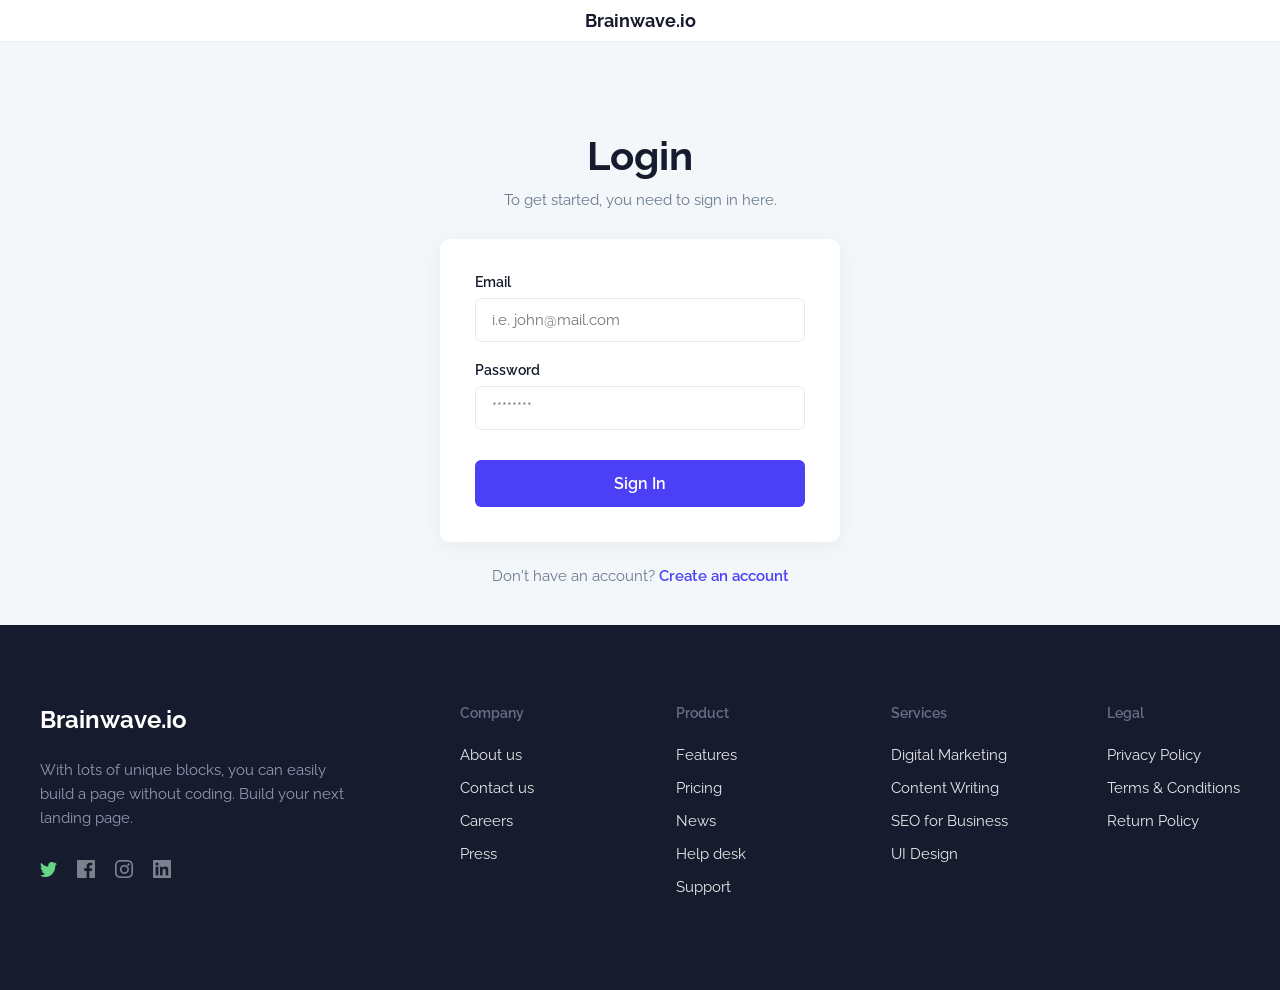
==== login.html @ 50749f74 "Final Project" ====
<!DOCTYPE html>
<html lang="az">

<head>
    <meta charset="UTF-8">
    <meta name="viewport" content="width=device-width, initial-scale=1.0">
    <title> Brainwave.io</title>
    <link rel="stylesheet" href="login.css">
</head>

<body>

    <div class="topbar">

        <div class="topbar-inner">
            <h1 class="top-logo">Brainwave.io</h1>
        </div>
    </div>

    <div class="login-container">
        <header class="login-header">
            <h2 class="main-title">Login</h2>
            <p class="subtitle">To get started, you need to sign in here.</p>
        </header>

        <!-- Login card -->
        <main class="login-card">
            <form>
                <div class="input-group">
                    <label for="email">Email</label>
                    <input type="email" id="email" placeholder="i.e. john@mail.com" required>
                </div>

                <div class="input-group">
                    <label for="password">Password</label>
                    <input type="password" id="password" placeholder="********" required>
                </div>

                <button type="submit" class="submit-btn">Sign In</button>
            </form>
        </main>

        <footer class="login-footer">
            <p>Don't have an account? <a href="#">Create an account</a></p>
        </footer>
    </div>
    <footer class="site-footer">
        <div class="footer-container">

            <!-- Left-side:  -->
            <div class="footer-brand">
                <h3 class="footer-logo">Brainwave.io</h3>
                <p class="footer-desc">
                    With lots of unique blocks, you can easily
                    build a page without coding. Build your
                    next landing page.
                </p>
                <div class="social-icons">
                    <a href="#" class="icon-twitter"><img src="./photos/logo-twitter (1).png" alt="Twitter"
                            class="fa-brands fa-twitter"></i></a>
                    <a href="#" class="icon-facebook"><img src="./photos/logo-facebook (1).png" alt="Facebook"
                            class="fa-brands fa-facebook-f"></i></a>
                    <a href="#" class="icon-instagram"><img src="./photos/logo-instagram (1).png" alt="Instagram"
                            class="fa-brands fa-instagram"></i></a>
                    <a href="#" class="icon-linkedin"><img src="./photos/logo-linkedin.png" alt="LinkedIn"
                            class="fa-brands fa-linkedin-in"></i></a>
                </div>
            </div>


            <div class="footer-links-wrapper">

                <!-- Column 1 -->
                <div class="footer-column">
                    <h3>Company</h3>
                    <ul>
                        <li><a href="#">About us</a></li>
                        <li><a href="#">Contact us</a></li>
                        <li><a href="#">Careers</a></li>
                        <li><a href="#">Press</a></li>
                    </ul>
                </div>

                <!-- Column 2 -->
                <div class="footer-column">
                    <h3>Product</h3>
                    <ul>
                        <li><a href="#">Features</a></li>
                        <li><a href="#">Pricing</a></li>
                        <li><a href="#">News</a></li>
                        <li><a href="#">Help desk</a></li>
                        <li><a href="#">Support</a></li>
                    </ul>
                </div>

                <!-- Column 3 -->
                <div class="footer-column">
                    <h3>Services</h3>
                    <ul>
                        <li><a href="#">Digital Marketing</a></li>
                        <li><a href="#">Content Writing</a></li>
                        <li><a href="#">SEO for Business</a></li>
                        <li><a href="#">UI Design</a></li>
                    </ul>
                </div>

                <!-- Column 4 -->
                <div class="footer-column">
                    <h3>Legal</h3>
                    <ul>
                        <li><a href="#">Privacy Policy</a></li>
                        <li><a href="#">Terms & Conditions</a></li>
                        <li><a href="#">Return Policy</a></li>
                    </ul>
                </div>

            </div>
        </div>
    </footer>
</body>

</html>
---- login.css ----
@import url("https://fonts.googleapis.com/css2?family=Raleway:ital,wght@0,100..900;1,100..900&family=Roboto:ital,wght@0,100..900;1,100..900&display=swap");
* {
  margin: 0;
  padding: 0;
  box-sizing: border-box;
  font-family: "Raleway", "Roboto", sans-serif;
}

body {
  background-color: #f4f7fa;
  display: flex;
  flex-direction: column;
  min-height: 100vh;
  padding: 0;
}

.topbar {
  width: 100%;
  background: #ffffff;
  padding: 10px 0;
  border-bottom: 1px solid #eef1f4;
}
.topbar-inner {
  max-width: 1200px;
  margin: 0 auto;
  text-align: center;
}
.top-logo {
  color: #161c2d;
  font-size: 18px;
  font-weight: 700;
  margin: 0;
}

.login-container {
  width: 100%;
  max-width: 440px;
  text-align: center;
  margin: 0 auto;
  flex: 1;
  display: flex;
  flex-direction: column;
  justify-content: flex-start;
  padding: 60px 20px 40px;
}

.login-header .logo {
  display: none;
  color: #161c2d;
}

.login-header {
  margin-bottom: 30px;
  padding-top: 30px;
}

.logo {
  font-size: 18px;
  font-weight: 700;
  color: #161c2d;
  margin-bottom: 40px;
}

.main-title {
  font-size: 40px;
  font-weight: 700;
  color: #161c2d;
  margin-bottom: 12px;
}

.subtitle {
  font-size: 15px;
  color: #697a8d;
}

.login-card {
  background-color: #ffffff;
  padding: 35px;
  border-radius: 10px;
  box-shadow: 0 4px 20px rgba(0, 0, 0, 0.05);
  margin-bottom: 25px;
  text-align: left;
}

/*Inputs */
.input-group {
  margin-bottom: 20px;
}

.input-group label {
  display: block;
  font-size: 14px;
  font-weight: 600;
  color: #161c2d;
  margin-bottom: 8px;
}

.input-group input {
  width: 100%;
  padding: 12px 16px;
  border: 1px solid #e7eaf3;
  border-radius: 6px;
  font-size: 15px;
  outline: none;
  transition: border-color 0.2s;
}

.input-group input:focus {
  border-color: #4c40f6;
}

/* Button */
.submit-btn {
  width: 100%;
  padding: 14px;
  background-color: #4c40f6;
  color: #ffffff;
  border: none;
  border-radius: 6px;
  font-size: 16px;
  font-weight: 600;
  cursor: pointer;
  transition: background-color 0.2s;
  margin-top: 10px;
}

.submit-btn:hover {
  background-color: #3b32d3;
}

.login-footer p {
  font-size: 15px;
  color: #697a8d;
}

.login-footer a {
  color: #4c40f6;
  text-decoration: none;
  font-weight: 600;
}

.login-footer a:hover {
  text-decoration: underline;
}

/* Footer  */
.site-footer {
  background-color: #161c2d;
  color: #ffffff;
  padding: 80px 40px;
  width: 100%;
  margin-top: auto;
}

.footer-container {
  max-width: 1200px;
  margin: 0 auto;
  display: flex;
  justify-content: space-between;
  align-items: flex-start;
  flex-wrap: wrap;
  gap: 100px;
}

.footer-brand {
  flex: 1;
  min-width: 250px;
  max-width: 320px;
}

.footer-logo {
  font-size: 24px;
  font-weight: 700;
  margin-bottom: 24px;
}

.footer-desc {
  font-size: 15px;
  line-height: 1.6;
  color: #9499b3;
  margin-bottom: 30px;
}

.social-icons {
  display: flex;
  gap: 20px;
}

.social-icons a {
  color: #9499b3;
  font-size: 18px;
  text-decoration: none;
  transition: color 0.2s;
}

.social-icons a:hover {
  color: #ffffff;
}

.footer-links-wrapper {
  display: flex;
  flex: 2;
  justify-content: space-between;
  flex-wrap: wrap;
  gap: 80px;
  min-width: 600px;
}

.footer-column {
  min-width: 120px;
}

.footer-column h3 {
  font-size: 14px;
  font-weight: 600;
  color: #686e88;
  text-transform: capitalize;
  margin-bottom: 24px;
}

.footer-column ul {
  list-style: none;
}

.footer-column ul li {
  margin-bottom: 14px;
}

.footer-column ul li a {
  color: #ffffff;
  font-size: 15px;
  text-decoration: none;
  transition: opacity 0.2s;
  opacity: 0.9;
}

.footer-column ul li a:hover {
  opacity: 0.7;
}
/* Responsive Design */

@media (max-width: 992px) {
  .main-title {
    font-size: 32px;
  }

  .footer-container {
    gap: 40px;
  }

  .footer-links-wrapper {
    min-width: 100%;
    gap: 40px;
  }
}

@media (max-width: 576px) {
  .login-container {
    padding: 30px 16px 40px;
  }

  .login-header {
    margin-bottom: 24px;
    padding-top: 10px;
  }

  .main-title {
    font-size: 26px;
    margin-bottom: 8px;
  }

  .subtitle {
    font-size: 14px;
  }

  .login-card {
    padding: 24px 16px;
    border-radius: 8px;
  }

  .site-footer {
    padding: 48px 20px;
  }

  .footer-container {
    flex-direction: column;
    gap: 48px;
  }

  .footer-brand {
    max-width: 100%;
  }

  .footer-links-wrapper {
    flex-direction: column;
    gap: 32px;
    min-width: 100%;
  }

  .footer-column {
    width: 100%;
  }

  .footer-column h3 {
    margin-bottom: 16px;
  }
}
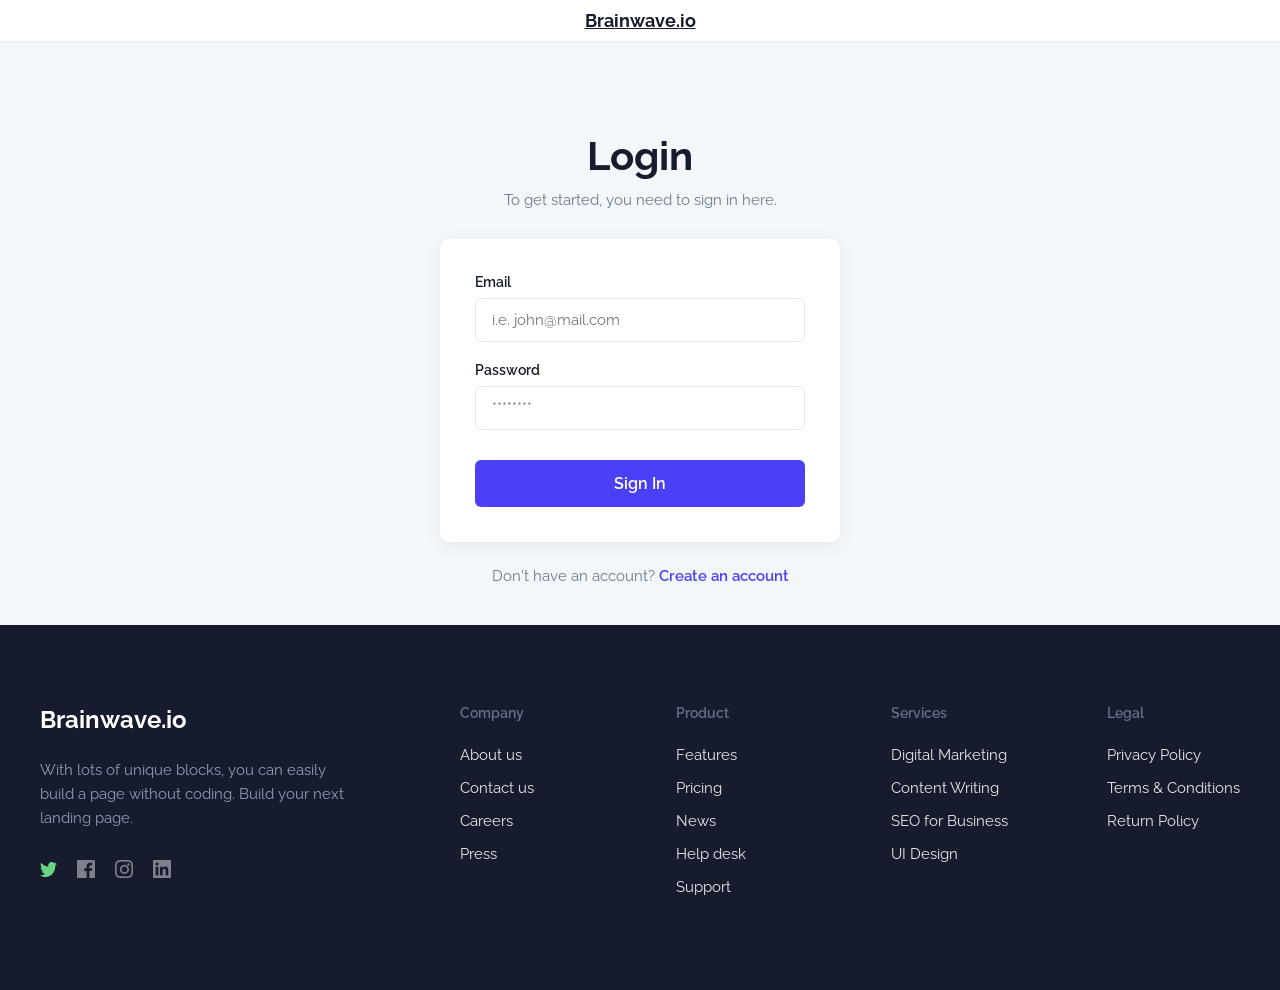
==== commit 615d708f: "commit2" ====
--- a/login.html
+++ b/login.html
@@ -13,7 +13,7 @@
     <div class="topbar">
 
         <div class="topbar-inner">
-            <h1 class="top-logo">Brainwave.io</h1>
+            <a href="index.html" class="top-logo">Brainwave.io</a>
         </div>
     </div>
 
@@ -41,7 +41,7 @@
         </main>
 
         <footer class="login-footer">
-            <p>Don't have an account? <a href="#">Create an account</a></p>
+            <p>Don't have an account? <a href="signup.html">Create an account</a></p>
         </footer>
     </div>
     <footer class="site-footer">
